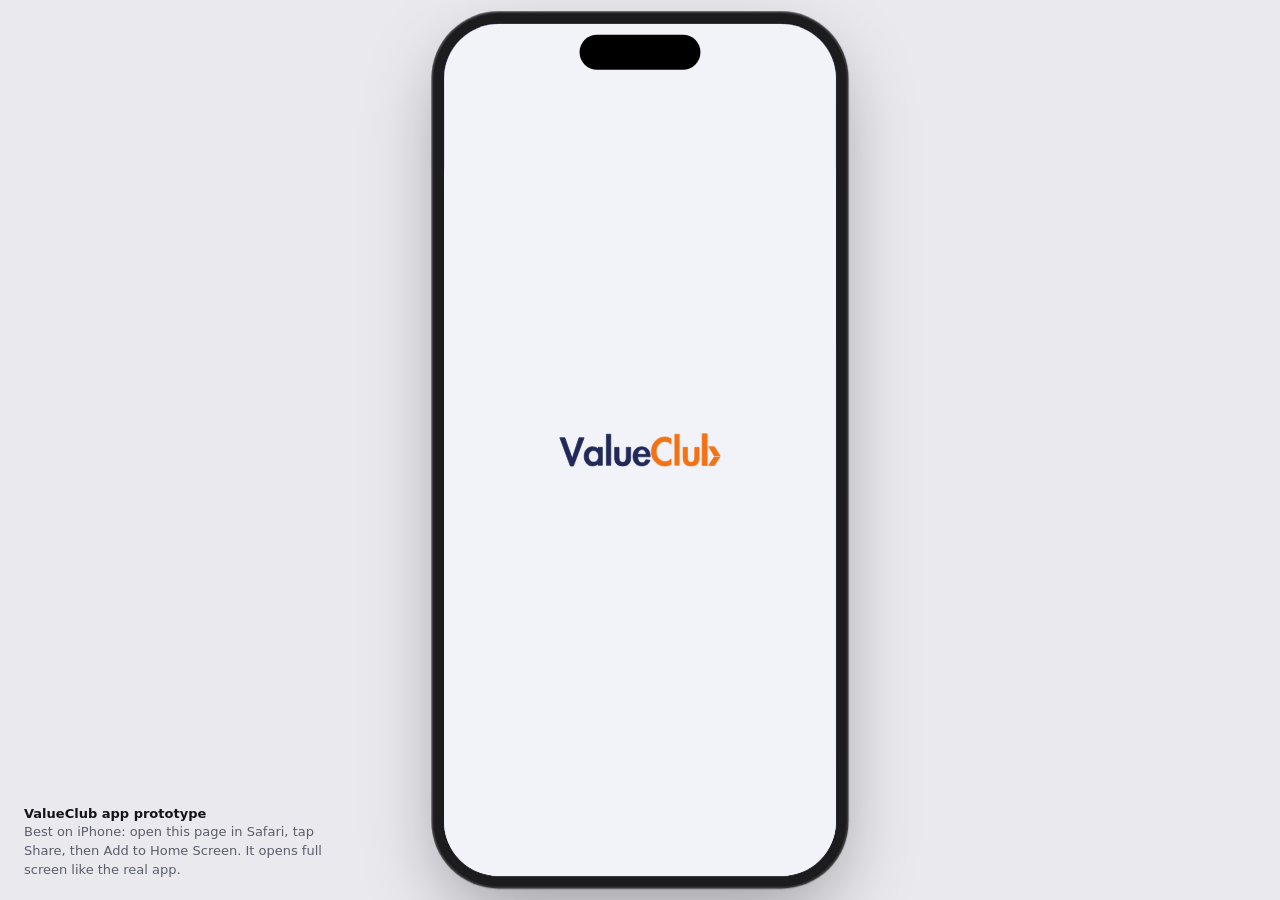
==== index.html @ 70fbdbf6 "Add files via upload" ====
<!doctype html>
<html lang="en">
<head>
<meta charset="utf-8">
<title>ValueClub</title>
<meta name="viewport" content="width=device-width, initial-scale=1, viewport-fit=cover">
<meta name="description" content="ValueClub app prototype">
<meta name="apple-mobile-web-app-capable" content="yes">
<meta name="mobile-web-app-capable" content="yes">
<!-- Stable neutral system chrome; use a fresh installation for device QA. -->
<meta name="apple-mobile-web-app-status-bar-style" content="default">
<meta name="apple-mobile-web-app-title" content="ValueClub">
<meta name="theme-color" id="vcTheme" content="#F2F3F8">
<meta name="format-detection" content="telephone=no">
<link rel="apple-touch-icon" href="icons/icon-180.png">
<link rel="icon" type="image/png" href="icons/icon-192.png">
<link rel="manifest" href="manifest.webmanifest">

<link rel="preconnect" href="https://fonts.googleapis.com">
<link href="https://fonts.googleapis.com/css2?family=Outfit:wght@400;500;600;700;800&amp;family=Google+Sans+Flex:wght@400..800&amp;family=Roboto+Flex:opsz,wght@8..144,400;8..144,500;8..144,600;8..144,700&amp;display=swap" rel="stylesheet">
<style>[data-tabbar],[data-tabbar] button{touch-action:none;-webkit-user-select:none;user-select:none;}body{margin:0}button:focus:not(:focus-visible){outline:none}@keyframes vcShim{0%{background-position:100% 0}100%{background-position:-100% 0}}@keyframes vcMenu{0%{opacity:0;transform:scale(.85)}100%{opacity:1;transform:scale(1)}}@keyframes vcIn{0%{opacity:0;transform:scale(.92)}100%{opacity:1;transform:scale(1)}}
/* Accessibility: real text reflow, without zooming screen geometry. */
[data-text="large"] { --vc-type-scale:2; --vc-display-scale:1.35; }
[data-text="large"] [data-text-row] { flex-wrap:wrap; height:auto !important; min-width:0; }
[data-text="large"] [data-text-row] > span { min-width:0; max-width:100%; }
[data-text="large"] [data-text-row] > span:first-child { flex:1 1 100%; }
[data-text="large"] [data-text-grid] { grid-template-columns:minmax(0,1fr) !important; }
[data-text="large"] [data-text-grid] > [style*="grid-column"] { grid-column:auto !important; }
[data-text="large"] button:not(nav button), [data-text="large"] a { height:auto; overflow-wrap:anywhere; }
[data-text="large"] span:not([aria-hidden]) { overflow-wrap:anywhere; }
[data-text="large"] [style*="white-space: nowrap"], [data-text="large"] [style*="white-space:nowrap"] { white-space:normal !important; }
[data-text="large"] [style*="-webkit-line-clamp"] { -webkit-line-clamp:unset !important; }
[data-text="large"] nav button { min-width:0; }
[data-text="large"] nav button span { font-size:17px !important; }
[data-text="large"] [data-banners] { flex-wrap:nowrap !important; }
@media (prefers-reduced-motion:reduce) { *, *::before, *::after { animation-duration:0.01ms !important; transition-duration:0.01ms !important; scroll-behavior:auto !important; } }


/* Glass uses one blur per surface, an opaque accessibility/fallback path, and no lens filters. */
@supports not ((backdrop-filter:blur(1px)) or (-webkit-backdrop-filter:blur(1px))) {
 [data-glass] { background:var(--card) !important; }
}
@media (prefers-reduced-transparency:reduce), (prefers-contrast:more) {
 [data-glass] { background:var(--card) !important; backdrop-filter:none !important; -webkit-backdrop-filter:none !important; box-shadow:inset 0 0 0 1px var(--line) !important; }
}
[data-transparency="solid"] [data-glass] { background:var(--card) !important; backdrop-filter:none !important; -webkit-backdrop-filter:none !important; }
[data-glass] button:focus-visible, button[data-glass]:focus-visible { outline:2px solid var(--accent);outline-offset:3px; }
@media (forced-colors:active) { [data-glass] { background:Canvas !important;color:CanvasText !important;backdrop-filter:none !important;border:1px solid ButtonText !important; } }

</style>

<style>
  :root { --bg: #F2F3F8; --desk: #E9E9EE; --ink: #14151A; --sub: #5B5E6B; }
  @media (prefers-color-scheme: dark) { :root { --bg: #000000; --desk: #1A1A1D; --ink: #EDEDF0; --sub: #9A9CA6; } }
  html, body { margin: 0; height: 100%; background: var(--bg); overscroll-behavior: none; }
  body { -webkit-tap-highlight-color: transparent; -webkit-text-size-adjust: 100%; touch-action: manipulation; -webkit-user-select: none; user-select: none; font-family: -apple-system, BlinkMacSystemFont, "SF Pro Text", system-ui, sans-serif; }
  input, textarea, select { -webkit-user-select: text; user-select: text; font-size: 16px; }
  #root { position: fixed; inset: 0; overflow: hidden; }
  /* desktop: show the app in an iPhone 17 frame */
  body.desk { background: var(--desk); }
  body.desk #root { inset: auto; left: 50%; top: 50%; width: 402px; height: 874px; transform-origin: center; border-radius: 56px; box-shadow: 0 0 0 11px #1C1C1E, 0 0 0 13px #3A3A3D, 0 30px 80px rgba(0,0,0,.35); }
  body.desk #island { position: fixed; left: 50%; top: 50%; width: 124px; height: 36px; border-radius: 20px; background: #000; z-index: 50; pointer-events: none; }
  #deskNote { display: none; }
  body.desk #deskNote { display: block; position: fixed; left: 24px; bottom: 20px; max-width: 300px; font-size: 13px; line-height: 1.45; color: var(--sub); }
  body.desk #deskNote b { color: var(--ink); }
  /* add-to-home-screen hint (iPhone Safari, first visit only) */
  #a2hs { position: fixed; left: 12px; right: 12px; bottom: calc(12px + env(safe-area-inset-bottom)); z-index: 200; display: none; padding: 16px 16px 14px; border-radius: 22px; background: rgba(255,255,255,.96); color: #14151A; box-shadow: 0 10px 40px rgba(0,0,0,.25); font-size: 15px; line-height: 1.4; -webkit-backdrop-filter: blur(20px); backdrop-filter: blur(20px); animation: a2hsIn .35s cubic-bezier(.2,.8,.2,1); }
  #a2hs.on { display: block; }
  #a2hs b { display: block; font-size: 17px; margin-bottom: 4px; }
  #a2hs button { margin-top: 12px; width: 100%; height: 46px; border: 0; border-radius: 999px; background: #202958; color: #fff; font: inherit; font-weight: 600; }
  @keyframes a2hsIn { from { transform: translateY(30px); opacity: 0; } to { transform: none; opacity: 1; } }
  /* dev menu (10 taps on the logo) */
  #devLayer { position: fixed; inset: 0; z-index: 150; display: none; overflow: hidden; font-family: -apple-system, BlinkMacSystemFont, "SF Pro Text", system-ui, sans-serif;
    --dv-bg: #F2F2F7; --dv-card: #FFFFFF; --dv-ink: #000000; --dv-sub: rgba(60,60,67,.6); --dv-line: rgba(60,60,67,.14); --dv-seg: rgba(118,118,128,.12); --dv-segOn: #FFFFFF; --dv-accent: #202958; --dv-sw: #34C759; }
  #devLayer[data-theme="dark"] { --dv-bg: #1C1C1E; --dv-card: #2C2C2E; --dv-ink: #FFFFFF; --dv-sub: rgba(235,235,245,.6); --dv-line: rgba(84,84,88,.6); --dv-seg: rgba(118,118,128,.24); --dv-segOn: #636366; --dv-accent: #9FB0FF; --dv-sw: #30D158; }
  body.desk #devLayer { inset: auto; left: 50%; top: 50%; width: 402px; height: 874px; transform-origin: center; border-radius: 56px; }
  #devLayer.show { display: block; }
  .dv-scrim { position: absolute; inset: 0; background: rgba(0,0,0,.4); opacity: 0; transition: opacity .3s; }
  #devLayer.on .dv-scrim { opacity: 1; }
  .dv-sheet { position: absolute; left: 0; right: 0; bottom: 0; top: 54px; display: flex; flex-direction: column; background: var(--dv-bg); color: var(--dv-ink); border-radius: 38px 38px 0 0;
    transform: translateY(100%); transition: transform .38s cubic-bezier(.2,.9,.25,1); box-shadow: 0 -10px 40px rgba(0,0,0,.2); }
  #devLayer.on .dv-sheet { transform: none; }
  .dv-grab { width: 36px; height: 5px; border-radius: 3px; background: var(--dv-line); margin: 8px auto 0; flex: none; }
  .dv-head { display: flex; align-items: flex-start; justify-content: space-between; gap: 12px; padding: 12px 20px 10px; flex: none; }
  .dv-head b { display: block; font-size: 22px; letter-spacing: -.3px; }
  .dv-head span { display: block; font-size: 13px; color: var(--dv-sub); margin-top: 2px; }
  .dv-done { border: 0; background: var(--dv-seg); color: var(--dv-ink); font: inherit; font-weight: 600; font-size: 15px; height: 36px; padding: 0 16px; border-radius: 999px; }
  .dv-body { flex: 1; overflow-y: auto; -webkit-overflow-scrolling: touch; padding: 0 16px calc(28px + env(safe-area-inset-bottom)); }
  .dv-sec { font-size: 13px; color: var(--dv-sub); padding: 18px 16px 6px; }
  .dv-group { background: var(--dv-card); border-radius: 14px; overflow: hidden; }
  .dv-row { all: unset; box-sizing: border-box; width: 100%; display: flex; align-items: center; justify-content: space-between; gap: 12px; min-height: 48px; padding: 10px 16px; cursor: pointer; }
  .dv-row + .dv-row { box-shadow: inset 0 .5px 0 var(--dv-line); }
  .dv-col { flex-direction: column; align-items: stretch; gap: 8px; cursor: default; padding: 12px 16px; }
  .dv-lab { display: flex; flex-direction: column; gap: 2px; font-size: 16px; }
  .dv-lab small { font-size: 12.5px; color: var(--dv-sub); }
  .dv-act span { color: var(--dv-accent); font-weight: 500; }
  .dv-act.danger span { color: #FF3B30; }
  .dv-seg { display: flex; padding: 2px; border-radius: 9px; background: var(--dv-seg); }
  .dv-seg button { flex: 1; min-width: 0; border: 0; background: transparent; color: var(--dv-ink); font: inherit; font-size: 13px; font-weight: 500; height: 30px; border-radius: 7px; padding: 0 4px; white-space: nowrap; overflow: hidden; text-overflow: ellipsis; transition: background .2s, box-shadow .2s; }
  .dv-devices { display:grid;grid-template-columns:repeat(2,minmax(0,1fr));gap:4px; }
  .dv-devices button { min-height:44px;white-space:normal; }
  .dv-seg button.on { background: var(--dv-segOn); box-shadow: 0 3px 8px rgba(0,0,0,.12), 0 0 0 .5px rgba(0,0,0,.04); font-weight: 600; }
  .dv-btns { display: flex; gap: 8px; flex-wrap: wrap; }
  .dv-btns button { border: 0; background: var(--dv-seg); color: var(--dv-accent); font: inherit; font-size: 14px; font-weight: 600; height: 34px; padding: 0 14px; border-radius: 999px; }
  .dv-sw { flex: none; width: 51px; height: 31px; border-radius: 999px; background: var(--dv-seg); position: relative; transition: background .25s; }
  .dv-sw i { position: absolute; top: 2px; left: 2px; width: 27px; height: 27px; border-radius: 50%; background: #fff; box-shadow: 0 3px 8px rgba(0,0,0,.15); transition: transform .25s cubic-bezier(.3,.7,.3,1); }
  .dv-sw.on { background: var(--dv-sw); }
  .dv-sw.on i { transform: translateX(20px); }
  .dv-foot { font-size: 12.5px; color: var(--dv-sub); text-align: center; margin: 18px 8px 0; }
  /* iOS 26/27 Liquid Glass tab bar */
  [data-tbwrap] { justify-content: space-between; }
  [data-tabbar] { position: relative; max-width: 420px; touch-action: none; transition: max-width .5s cubic-bezier(.3,1.15,.4,1), scale .35s cubic-bezier(.3,1.4,.5,1); }
  [data-tabbar] > button { transition: flex-grow .45s cubic-bezier(.3,1,.4,1), opacity .25s, color .25s; }
  [data-tabbar] > button > span:last-child { transition: opacity .2s, font-size .3s; }
  [data-tabbar].tb-press { scale: 1.035; }
  [data-tabbar].tb-press > button:active { opacity: 1; }
  [data-tabbar] > button.tb-hot { scale: 1.08; transition: scale .2s, color .2s; }
  [data-tabind] { transition: scale .3s cubic-bezier(.3,1.5,.5,1), background-color .25s, box-shadow .25s, opacity .25s; }
  [data-tabind].tb-lens { scale: 1.2 1.14; background-color: rgba(255,255,255,.55) !important; box-shadow: inset 0 0 0 .7px rgba(255,255,255,.9), inset 0 -8px 16px rgba(255,255,255,.35), 0 10px 26px rgba(18,23,53,.16); }
  @media (prefers-color-scheme: dark) { [data-tabind].tb-lens { background-color: rgba(255,255,255,.16) !important; box-shadow: inset 0 0 0 .7px rgba(255,255,255,.35), 0 10px 26px rgba(0,0,0,.4); } }
  [data-seg] { position: relative; }
  [data-seg] > button { position: relative; z-index: 1; }
  [data-tbmin] [data-tabbar] { max-width: 62px; }
  [data-tbmin] [data-tabbar] > button:not([data-on]) { flex-grow: 0 !important; flex-basis: 0 !important; opacity: 0; overflow: hidden; pointer-events: none; }
  [data-tbmin] [data-tabbar] > button > span:last-child { opacity: 0; font-size: 0; }
  [data-tbmin] [data-tabind] { opacity: 0; }
  /* scan viewfinder */
  .fx-scanline { animation: fxScan 2.2s cubic-bezier(.45,0,.55,1) infinite alternate; }
  @keyframes fxScan { from { top: 24%; } to { top: 72%; } }
  .fx-breathe { animation: fxBreathe 1.6s ease-in-out infinite; }
  @keyframes fxBreathe { 50% { opacity: .55; } }
  @media (prefers-reduced-motion: reduce) { .fx-scanline, .fx-breathe { animation: none; } }
  /* press feedback, like a native tap */
  #root button, #root a { -webkit-touch-callout: none; }
  #root button:active, #root a:active { opacity: .62; transition: opacity 0s; }
  #resetFlash { position: fixed; inset: 0; z-index: 300; background: var(--bg); opacity: 0; pointer-events: none; transition: opacity .35s; }
  #resetFlash.on { opacity: 1; }
</style>
<style>[data-tabbar]{touch-action:none}button{min-height:44px} [data-vc-layer]{contain:layout paint;will-change:transform} @media(prefers-reduced-motion:reduce){*{scroll-behavior:auto!important}[data-spin-wheel]{transition:none!important}}</style><link rel="stylesheet" href="campaign-layout.css?v=43">
</head>
<body>
<div id="root"></div>
<div id="island"></div>
<div id="deskNote"><b>ValueClub app prototype</b><br>Best on iPhone: open this page in Safari, tap Share, then Add to Home Screen. It opens full screen like the real app.</div>
<div id="a2hs" role="dialog" aria-label="Add to Home Screen"><b>Add ValueClub to your Home Screen</b>Tap <span aria-label="Share">Share</span> in Safari, then <b style="display:inline;font-size:15px;margin:0">Add to Home Screen</b>. It opens full screen, like the real app.<button type="button" id="a2hsOk">Got it</button></div>
<div id="devLayer"></div>
<div id="resetFlash"></div>
<script src="preact.min.js"></script>
<script src="dates.js?v=23-fix"></script>
<script src="runtime.js?v=23-fix"></script>
<script src="app.js?v=43"></script>
<script src="campaigns-fixture.js?v=43"></script>
<script src="campaigns.js?v=43"></script>
<script src="fx.js?v=38-fix2"></script>
<script src="sections.js?v=23-fix"></script>
<script src="accessibility.js?v=23-fix"></script>
<script src="store-maps.js"></script>
<script src="devices.js"></script>
<script src="main.js?v=43"></script>
</body>
</html>
---- campaign-layout.css ----
/* One native vertical scroller; campaign artwork stays intact and uses available space. */
.campaign-detail{position:relative;isolation:isolate;min-width:0;container-type:inline-size;background:var(--campaign-bg);color:var(--ink);padding-bottom:12px}
.campaign-nav{position:sticky;top:env(safe-area-inset-top,0px);z-index:3;display:flex;align-items:center;gap:12px;min-height:64px;background:var(--campaign-bg);padding:8px 20px;box-sizing:border-box}
.campaign-nav-title{font-weight:700;font-size:calc(16px * var(--vc-type-scale,1));overflow:hidden;text-overflow:ellipsis;white-space:nowrap;opacity:0;transition:opacity 140ms ease;min-width:0}
.campaign-detail[data-collapsed="true"] .campaign-nav-title{opacity:1}
.campaign-body{max-width:1120px;margin:0 auto;padding:0 20px 24px;box-sizing:border-box}
.campaign-intro{display:grid;grid-template-columns:minmax(0,1fr);gap:22px;align-items:center}
.campaign-banner{position:relative;margin:0;aspect-ratio:1;width:100%;border-radius:24px;overflow:hidden;min-width:0}
.campaign-banner img{width:100%;height:100%;display:block;object-fit:contain}
.campaign-summary{display:flex;flex-direction:column;gap:12px;min-width:0}
.campaign-kicker{font-size:calc(12px * var(--vc-type-scale,1));font-weight:600;letter-spacing:.6px;color:var(--sub);text-transform:uppercase}
.campaign-title{margin:0;font-size:calc(31px * var(--vc-display-scale,1));line-height:1.12;letter-spacing:-.8px;font-weight:750;overflow-wrap:anywhere}
.campaign-name{font-size:calc(14px * var(--vc-type-scale,1));font-weight:600}
.campaign-description{margin:0;font-size:calc(16px * var(--vc-type-scale,1));line-height:1.5;color:var(--sub)}
.campaign-availability{font-size:calc(13px * var(--vc-type-scale,1));line-height:1.5;color:var(--sub)}
.campaign-cta{margin-top:6px;align-self:stretch;min-width:0;white-space:normal}
.campaign-detail[data-platform="android"] .campaign-cta{border-radius:18px!important}
.campaign-benefit{display:flex;align-items:center;gap:10px;padding:18px 0;margin-top:8px;border-bottom:1px solid var(--line);font-weight:600;font-size:calc(14px * var(--vc-type-scale,1));line-height:1.4;color:var(--accent)}
.campaign-sheet{position:relative;margin-top:24px;background:transparent;border:0;display:flex;flex-direction:column;gap:18px;min-width:0}
.campaign-products-heading{display:flex;justify-content:space-between;align-items:baseline;gap:12px;flex-wrap:wrap}
.campaign-products-heading h2{margin:0;font-size:calc(22px * var(--vc-type-scale,1));font-weight:700;letter-spacing:-.5px}
.campaign-products-heading>span{font-size:calc(13px * var(--vc-type-scale,1));color:var(--sub)}
.campaign-products{display:grid;grid-template-columns:repeat(2,minmax(0,1fr));gap:24px 16px;min-width:0}
.campaign-product{appearance:none;border:0;background:transparent;color:var(--ink);font:inherit;cursor:pointer;padding:0;display:flex;flex-direction:column;align-items:stretch;gap:6px;text-align:left;min-width:0}
.campaign-product-image{display:block;aspect-ratio:1.15;background:#fff;border-radius:20px;padding:12px;margin-bottom:5px;box-sizing:border-box}
.campaign-product-image img{width:100%;height:100%;display:block;object-fit:contain}
.campaign-product-brand{font-size:calc(12px * var(--vc-type-scale,1));color:var(--sub)}
.campaign-product-name{font-size:calc(14px * var(--vc-type-scale,1));line-height:1.4;font-weight:600;overflow-wrap:anywhere}
.campaign-product-price{font-size:calc(19px * var(--vc-type-scale,1));font-weight:700;font-variant-numeric:tabular-nums;margin-top:auto;padding-top:4px}
.campaign-terms{font-size:calc(14px * var(--vc-type-scale,1));line-height:1.5;color:var(--sub)}
.campaign-terms summary{color:var(--accent);min-height:44px;display:list-item;align-content:center;cursor:pointer}
.campaign-terms p{margin:10px 0;white-space:pre-line}
.campaign-products>button:focus-visible,.campaign-nav button:focus-visible,.campaign-terms summary:focus-visible{outline:3px solid var(--accent);outline-offset:3px}
@container(min-width:580px){.campaign-body{padding-left:28px;padding-right:28px}.campaign-intro{grid-template-columns:minmax(0,1fr) minmax(0,1fr);gap:28px}.campaign-title{font-size:calc(34px * var(--vc-display-scale,1))}.campaign-products{grid-template-columns:repeat(3,minmax(0,1fr));gap:24px}.campaign-nav{padding-left:28px;padding-right:28px}}
@container(min-width:820px){.campaign-intro{gap:40px;grid-template-columns:minmax(0,.9fr) minmax(0,1.1fr)}.campaign-body{padding-left:36px;padding-right:36px}.campaign-products{grid-template-columns:repeat(4,minmax(0,1fr))}.campaign-title{font-size:calc(40px * var(--vc-display-scale,1))}}
@container(max-width:350px){.campaign-body{padding-left:16px;padding-right:16px}.campaign-title{font-size:calc(28px * var(--vc-display-scale,1))}.campaign-products{gap:20px 12px}.campaign-product-image{padding:8px}}
[data-text="large"] .campaign-intro,[data-text="large"] .campaign-products{grid-template-columns:minmax(0,1fr)}
@media(prefers-reduced-motion:reduce){.campaign-nav-title{transition:none}}

.campaign-product-price{display:flex;flex-direction:column;gap:3px}.campaign-product-usual{font-size:calc(14px * var(--vc-type-scale,1));font-weight:400;color:var(--sub);text-decoration-thickness:1px}
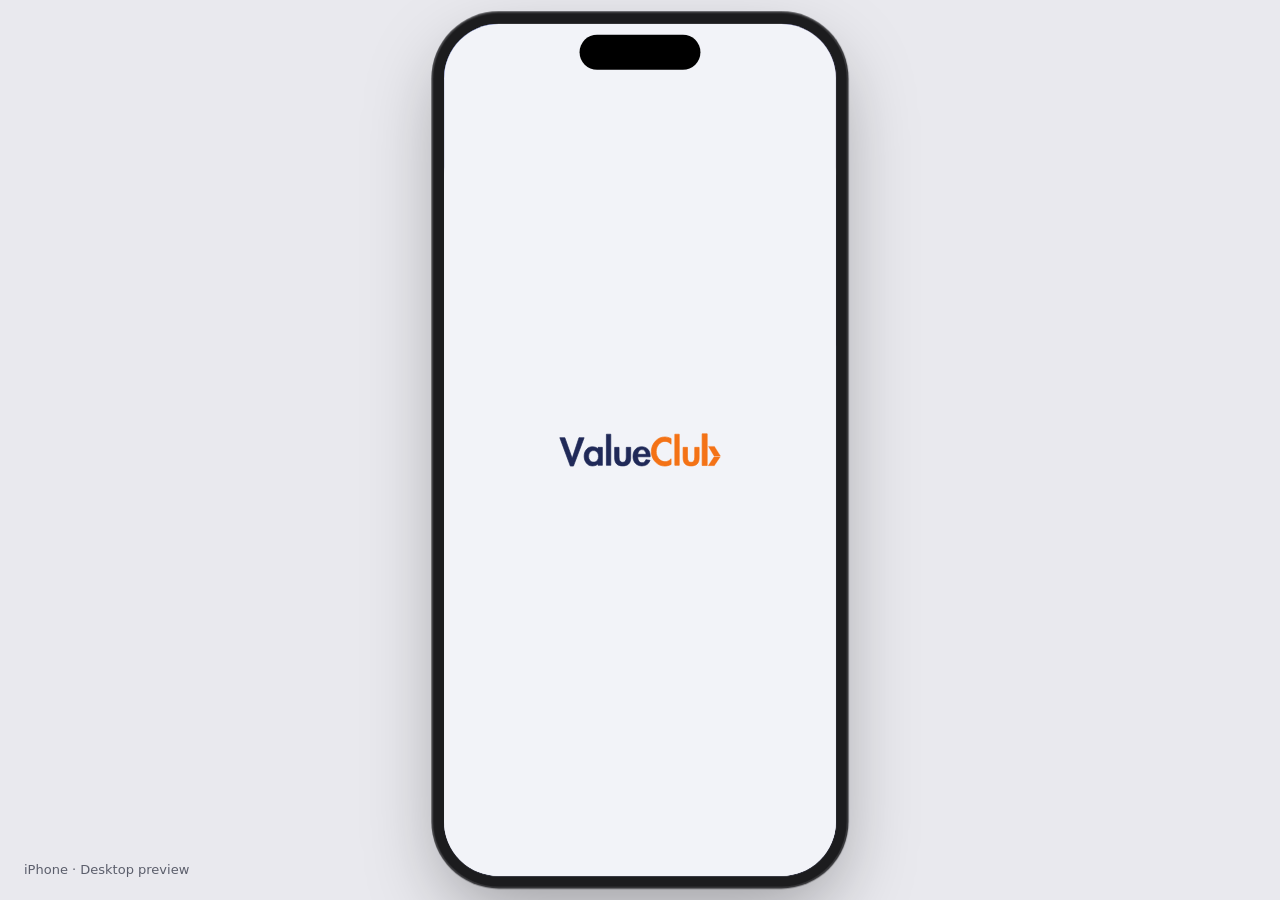
==== commit 3128a467: "Add files via upload" ====
--- a/index.html
+++ b/index.html
@@ -59,7 +59,32 @@
   /* desktop: show the app in an iPhone 17 frame */
   body.desk { background: var(--desk); }
   body.desk #root { inset: auto; left: 50%; top: 50%; width: 402px; height: 874px; transform-origin: center; border-radius: 56px; box-shadow: 0 0 0 11px #1C1C1E, 0 0 0 13px #3A3A3D, 0 30px 80px rgba(0,0,0,.35); }
-  body.desk #island { position: fixed; left: 50%; top: 50%; width: 124px; height: 36px; border-radius: 20px; background: #000; z-index: 50; pointer-events: none; }
+  body.desk #island { display:block; position: fixed; left: 50%; top: 50%; width: 124px; height: 36px; border-radius: 20px; background: #000; z-index: 50; pointer-events: none; }
+
+  /* Hardware decoration exists exclusively in desktop preview mode. */
+  body.desk[data-preview-frame="duo-closed"] #root,body.desk[data-preview-frame="duo-closed"] #devLayer {border-radius:42px;}
+  body.desk[data-preview-frame="duo-closed"] #island {width:37px;height:37px;border-radius:50%;background:#000;}
+  body.desk[data-preview-frame="fold"] #root,body.desk[data-preview-frame="fold"] #devLayer {border-radius:18px;}
+  body.desk[data-preview-frame="fold-ultra"] #root,body.desk[data-preview-frame="fold-ultra"] #devLayer {border-radius:20px;}
+  #island { display:none; }
+  body.desk[data-preview-frame="duo"] #root, body.desk[data-preview-frame="duo"] #devLayer { border-radius:42px; }
+  body.desk[data-preview-frame="ipad"] #root, body.desk[data-preview-frame="ipad"] #devLayer { border-radius:24px; }
+  body.desk[data-preview-frame="galaxy"] #root, body.desk[data-preview-frame="galaxy"] #devLayer { border-radius:22px; }
+  body.desk[data-preview-frame^="fold"] #root, body.desk[data-preview-frame^="fold"] #devLayer { border-radius:20px; }
+  body.desk[data-preview-frame="tab"] #root, body.desk[data-preview-frame="tab"] #devLayer { border-radius:24px; }
+  body.desk[data-preview-frame="ipad"] #root, body.desk[data-preview-frame="tab"] #root { box-shadow:0 0 0 16px #151518,0 0 0 19px #777980,0 24px 70px #0005; }
+  body.desk[data-preview-frame="galaxy"] #root { box-shadow:0 0 0 6px #141416,0 0 0 8px #797d83,0 24px 70px #0005; }
+  body.desk[data-preview-frame^="fold"] #root { box-shadow:0 0 0 8px #121315,0 0 0 11px #8a8d92,0 24px 70px #0005; }
+  body.desk[data-preview-frame="galaxy"] #island,body.desk[data-preview-frame^="fold"] #island { width:11px;height:11px;box-shadow:inset 0 0 0 2px #272c32; }
+  /* Desktop hardware decoration: keep the S26 lens distinct from foldables. */
+  body.desk[data-preview-frame="galaxy"] #island { width:14px;height:14px;border-radius:50%;box-shadow:0 0 0 1px #15191f,inset 0 0 0 2px #30363e; }
+  body.desk[data-preview-frame="ipad"] #island,body.desk[data-preview-frame="tab"] #island { width:8px;height:8px;box-shadow:0 0 0 2px #24272c; }
+  body.desk[data-preview-frame="duo"] #island { display:none !important; }
+  body:not(.desk) #island { display:none !important; }
+
+  #hinge {display:none;pointer-events:none;position:fixed;left:50%;top:50%;transform-origin:center;z-index:49;}
+  body.desk[data-preview-frame^="fold"] #hinge {display:block;background:linear-gradient(90deg,transparent calc(50% - 2px),#00000008 50%,transparent calc(50% + 2px));}
+  body.desk[data-preview-frame="fold"][data-preview-orientation="landscape"] #hinge,body.desk[data-preview-frame="fold-ultra"][data-preview-orientation="landscape"] #hinge {background:linear-gradient(0deg,transparent calc(50% - 2px),#00000008 50%,transparent calc(50% + 2px));}
   #deskNote { display: none; }
   body.desk #deskNote { display: block; position: fixed; left: 24px; bottom: 20px; max-width: 300px; font-size: 13px; line-height: 1.45; color: var(--sub); }
   body.desk #deskNote b { color: var(--ink); }
@@ -141,6 +166,7 @@
 <body>
 <div id="root"></div>
 <div id="island"></div>
+<div id="hinge" aria-hidden="true"></div>
 <div id="deskNote"><b>ValueClub app prototype</b><br>Best on iPhone: open this page in Safari, tap Share, then Add to Home Screen. It opens full screen like the real app.</div>
 <div id="a2hs" role="dialog" aria-label="Add to Home Screen"><b>Add ValueClub to your Home Screen</b>Tap <span aria-label="Share">Share</span> in Safari, then <b style="display:inline;font-size:15px;margin:0">Add to Home Screen</b>. It opens full screen, like the real app.<button type="button" id="a2hsOk">Got it</button></div>
 <div id="devLayer"></div>
@@ -148,14 +174,14 @@
 <script src="preact.min.js"></script>
 <script src="dates.js?v=23-fix"></script>
 <script src="runtime.js?v=23-fix"></script>
-<script src="app.js?v=43"></script>
+<script src="app.js?v=46"></script>
 <script src="campaigns-fixture.js?v=43"></script>
 <script src="campaigns.js?v=43"></script>
-<script src="fx.js?v=38-fix2"></script>
-<script src="sections.js?v=23-fix"></script>
+<script src="fx.js?v=46"></script>
+<script src="sections.js?v=46-fix"></script>
 <script src="accessibility.js?v=23-fix"></script>
 <script src="store-maps.js"></script>
 <script src="devices.js"></script>
-<script src="main.js?v=43"></script>
+<script src="main.js?v=46"></script>
 </body>
 </html>
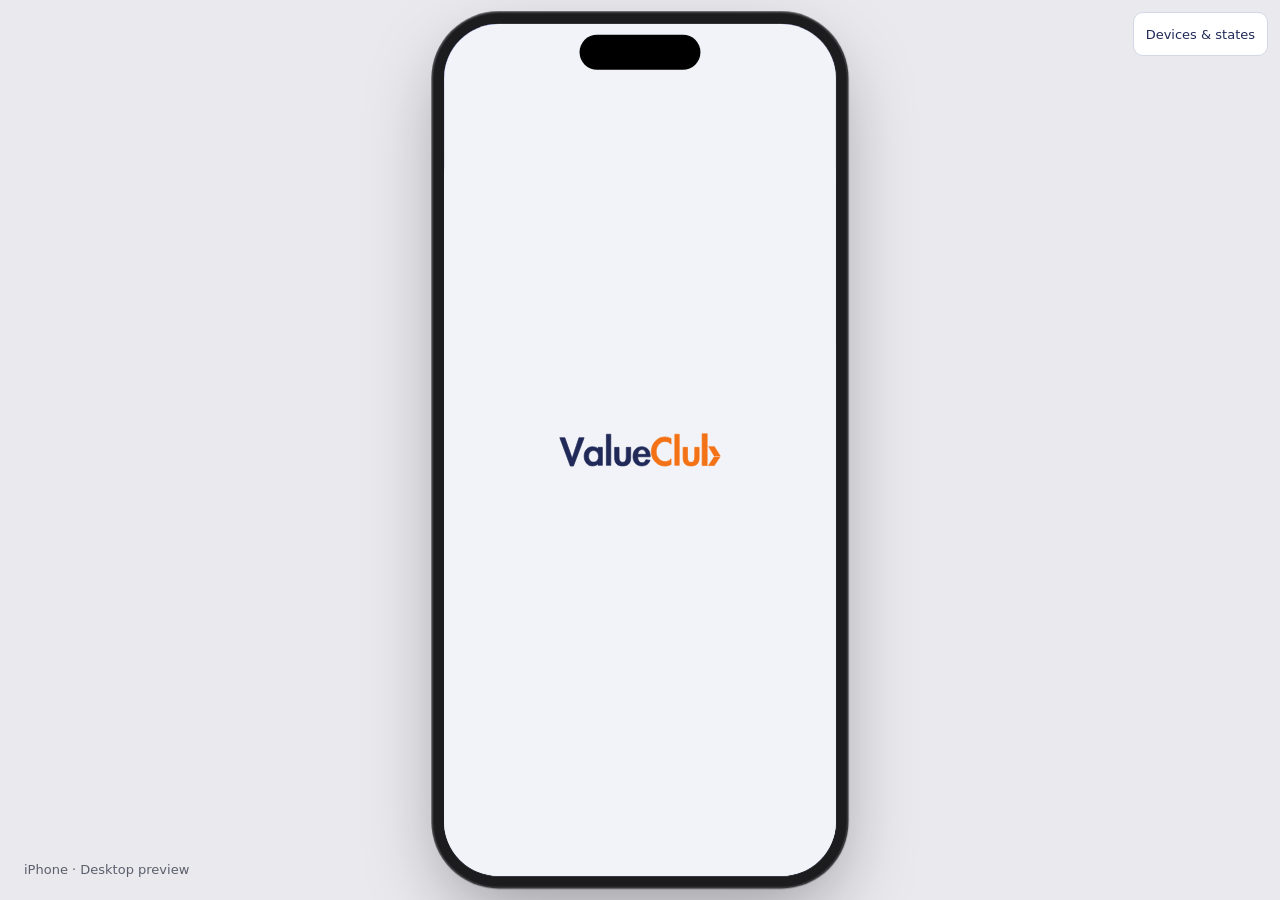
==== commit 580a54cf: "Add files via upload" ====
--- a/index.html
+++ b/index.html
@@ -162,26 +162,26 @@
   #resetFlash.on { opacity: 1; }
 </style>
 <style>[data-tabbar]{touch-action:none}button{min-height:44px} [data-vc-layer]{contain:layout paint;will-change:transform} @media(prefers-reduced-motion:reduce){*{scroll-behavior:auto!important}[data-spin-wheel]{transition:none!important}}</style><link rel="stylesheet" href="campaign-layout.css?v=43">
-</head>
+<style>[data-main-scroller]::-webkit-scrollbar{display:none}</style></head>
 <body>
 <div id="root"></div>
 <div id="island"></div>
 <div id="hinge" aria-hidden="true"></div>
-<div id="deskNote"><b>ValueClub app prototype</b><br>Best on iPhone: open this page in Safari, tap Share, then Add to Home Screen. It opens full screen like the real app.</div>
+<div id="deskNote"><b>ValueClub app prototype</b><br>Use Devices & states to choose a phone, tablet or foldable, then change posture and orientation. Hardware outlines are approximate.</div>
 <div id="a2hs" role="dialog" aria-label="Add to Home Screen"><b>Add ValueClub to your Home Screen</b>Tap <span aria-label="Share">Share</span> in Safari, then <b style="display:inline;font-size:15px;margin:0">Add to Home Screen</b>. It opens full screen, like the real app.<button type="button" id="a2hsOk">Got it</button></div>
 <div id="devLayer"></div>
 <div id="resetFlash"></div>
 <script src="preact.min.js"></script>
 <script src="dates.js?v=23-fix"></script>
 <script src="runtime.js?v=23-fix"></script>
-<script src="app.js?v=46"></script>
+<script src="app-motion-r23.js?v=61"></script>
 <script src="campaigns-fixture.js?v=43"></script>
 <script src="campaigns.js?v=43"></script>
-<script src="fx.js?v=46"></script>
-<script src="sections.js?v=46-fix"></script>
+<script src="fx-motion-r23.js?v=61"></script>
+<script src="sections-stores-r23.js?v=62"></script>
 <script src="accessibility.js?v=23-fix"></script>
 <script src="store-maps.js"></script>
 <script src="devices.js"></script>
-<script src="main.js?v=46"></script>
-</body>
+<script src="main-motion-r23.js?v=61"></script>
+<button type="button" id="devicePickerButton" hidden style="position:fixed;top:12px;right:12px;z-index:10000;padding:8px 12px;border:1px solid #d3d7e4;border-radius:10px;background:#fff;color:#202958;font:13px system-ui" onclick="VCApp.dev.open()">Devices &amp; states</button></body>
 </html>
